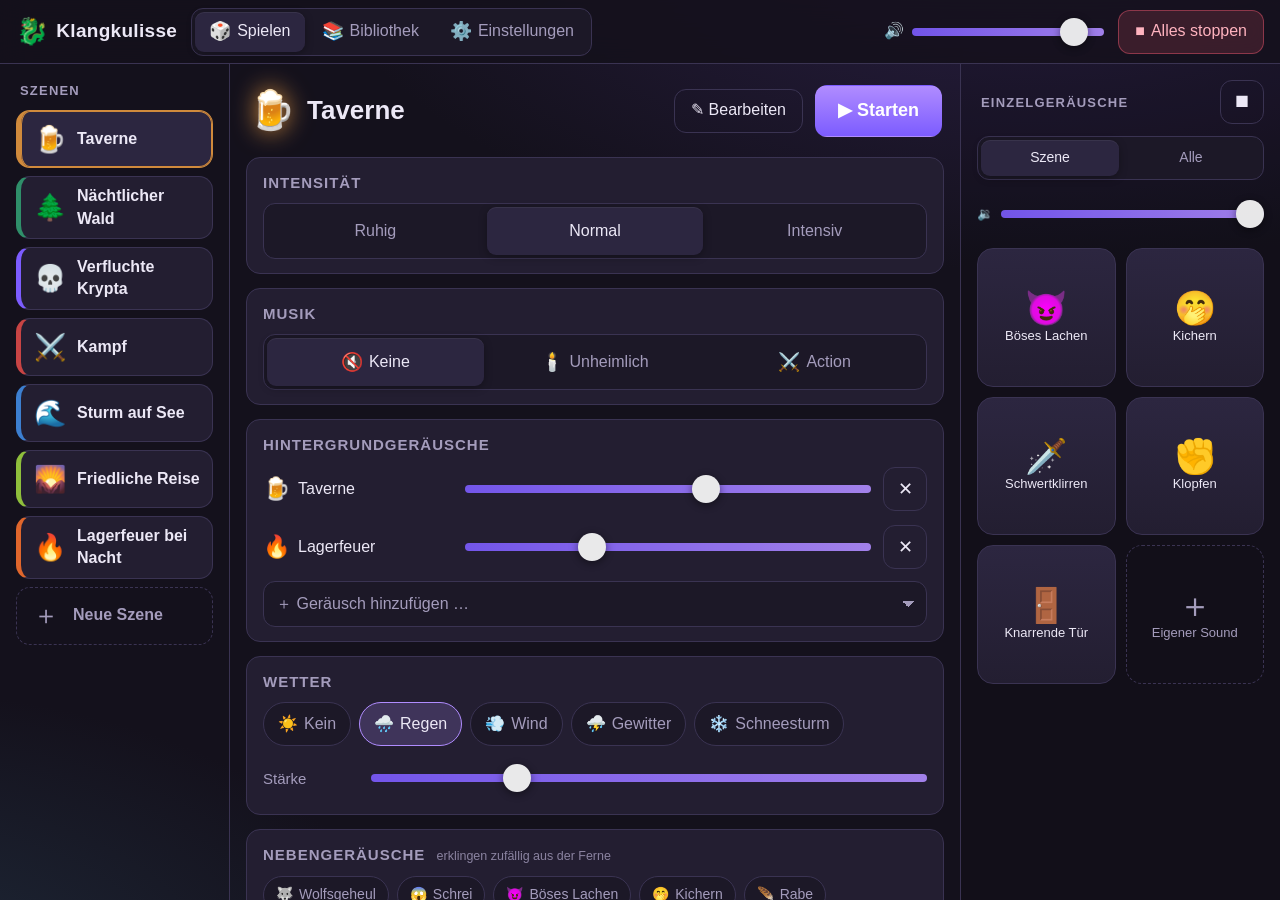
==== index.html @ f9d0a2f2 "Klangkulisse: iPad-Web-App für Tabletop-Klangkulissen Installierbare PWA mit Szenen (Musik unheimlic" ====
<!doctype html>
<html lang="de">
<head>
  <meta charset="utf-8">
  <meta name="viewport" content="width=device-width, initial-scale=1, viewport-fit=cover, user-scalable=no">
  <title>Klangkulisse</title>
  <meta name="description" content="Atmosphärische Klangkulissen, Musik und Soundeffekte für Tabletop-Rollenspiele.">
  <meta name="theme-color" content="#14111c">
  <meta name="apple-mobile-web-app-capable" content="yes">
  <meta name="mobile-web-app-capable" content="yes">
  <meta name="apple-mobile-web-app-status-bar-style" content="black-translucent">
  <meta name="apple-mobile-web-app-title" content="Klangkulisse">
  <link rel="manifest" href="manifest.webmanifest">
  <link rel="icon" href="icons/icon.svg" type="image/svg+xml">
  <link rel="apple-touch-icon" href="icons/apple-touch-icon.png">
  <link rel="stylesheet" href="css/style.css">
  <script type="module" src="js/app.js"></script>
</head>
<body>
  <div id="app"><div class="loading">🐉 Klangkulisse lädt …</div></div>
  <div id="toast" class="toast" role="status" aria-live="polite"></div>
</body>
</html>
---- css/style.css ----
:root {
  --bg: #14111c;
  --bg-2: #1c1827;
  --card: #231e31;
  --card-2: #2c2640;
  --line: #3a3352;
  --text: #ece8f6;
  --muted: #a49cbc;
  --accent: #b08cff;
  --accent-2: #7c5cff;
  --danger: #e2556a;
  --ok: #3ccf8e;
  --gold: #e6b450;
  --radius: 14px;
  --top: 64px;
  --safe-t: env(safe-area-inset-top, 0px);
  --safe-b: env(safe-area-inset-bottom, 0px);
  --safe-l: env(safe-area-inset-left, 0px);
  --safe-r: env(safe-area-inset-right, 0px);
  color-scheme: dark;
}

* { box-sizing: border-box; }

html, body {
  margin: 0;
  height: 100%;
  background: var(--bg);
  color: var(--text);
  font: 16px/1.4 -apple-system, BlinkMacSystemFont, "SF Pro Text", "Segoe UI", Roboto, sans-serif;
  -webkit-text-size-adjust: 100%;
  -webkit-tap-highlight-color: transparent;
  overscroll-behavior: none;
}

body {
  background:
    radial-gradient(1200px 600px at 80% -10%, #2a1f45 0%, transparent 60%),
    radial-gradient(900px 500px at -10% 110%, #1f2a3a 0%, transparent 60%),
    var(--bg);
  background-attachment: fixed;
}

button, select, input, label.btn { font: inherit; color: inherit; touch-action: manipulation; }
button, label.btn, .pad, .chip { user-select: none; -webkit-user-select: none; cursor: pointer; }
a { color: var(--accent); }
.hidden { display: none !important; }
.grow { flex: 1; }
.loading { display: grid; place-items: center; height: 100vh; font-size: 22px; color: var(--muted); }

/* --- Topbar --------------------------------------------------------------- */

.topbar {
  position: sticky; top: 0; z-index: 10;
  display: flex; align-items: center; gap: 14px;
  height: calc(var(--top) + var(--safe-t));
  padding: var(--safe-t) calc(16px + var(--safe-r)) 0 calc(16px + var(--safe-l));
  background: rgba(20, 17, 28, .85);
  backdrop-filter: blur(14px);
  -webkit-backdrop-filter: blur(14px);
  border-bottom: 1px solid var(--line);
}
.brand { display: flex; align-items: center; gap: 8px; font-weight: 700; font-size: 19px; letter-spacing: .3px; }
.logo { font-size: 26px; }
.master { display: flex; align-items: center; gap: 8px; margin-left: auto; width: 220px; }
.stop-all { white-space: nowrap; }

/* --- Buttons & Controls ----------------------------------------------------- */

.btn {
  display: inline-flex; align-items: center; justify-content: center; gap: 6px;
  min-height: 44px; padding: 0 16px;
  border: 1px solid var(--line); border-radius: 12px;
  background: var(--card-2);
  transition: transform .08s, background .15s;
}
.btn:active { transform: scale(.96); }
.btn.primary { background: linear-gradient(180deg, var(--accent), var(--accent-2)); border-color: transparent; color: #fff; font-weight: 600; }
.btn.danger { background: rgba(226, 85, 106, .18); border-color: rgba(226, 85, 106, .5); color: #ffb3bf; }
.btn.ghost { background: transparent; }
.btn.icon { min-width: 44px; padding: 0 10px; font-size: 18px; }
.btn.big { min-height: 52px; padding: 0 22px; font-size: 18px; font-weight: 600; }
.btn.small { min-height: 34px; padding: 0 12px; font-size: 14px; }
.btn-row { display: flex; flex-wrap: wrap; gap: 10px; }

.seg { display: inline-flex; background: var(--bg-2); border: 1px solid var(--line); border-radius: 12px; padding: 3px; gap: 3px; }
.seg button {
  min-height: 40px; padding: 0 14px; border: 0; border-radius: 9px; background: transparent; color: var(--muted);
  display: inline-flex; align-items: center; justify-content: center; gap: 6px; white-space: nowrap;
}
.seg button.on { background: var(--card-2); color: var(--text); box-shadow: 0 1px 0 rgba(255,255,255,.06) inset, 0 2px 8px rgba(0,0,0,.3); }
.seg.wide { display: flex; }
.seg.wide button { flex: 1; min-height: 48px; font-size: 16px; }
.seg.small button { min-height: 36px; font-size: 14px; }
.seg.tabs { overflow-x: auto; }
.seg .ico { font-size: 18px; }

.slider { -webkit-appearance: none; appearance: none; flex: 1; min-width: 80px; height: 44px; background: transparent; margin: 0; }
.slider::-webkit-slider-runnable-track { height: 8px; border-radius: 4px; background: linear-gradient(90deg, var(--accent-2), var(--accent)); opacity: .9; }
.slider::-webkit-slider-thumb { -webkit-appearance: none; width: 28px; height: 28px; margin-top: -10px; border-radius: 50%; background: #fff; box-shadow: 0 2px 8px rgba(0,0,0,.5); }
.slider::-moz-range-track { height: 8px; border-radius: 4px; background: linear-gradient(90deg, var(--accent-2), var(--accent)); }
.slider::-moz-range-thumb { width: 26px; height: 26px; border: 0; border-radius: 50%; background: #fff; }

.select, .input {
  min-height: 46px; padding: 0 12px; border-radius: 12px;
  border: 1px solid var(--line); background: var(--bg-2); color: var(--text); font-size: 16px;
  width: 100%;
}
.select { appearance: none; -webkit-appearance: none; padding-right: 34px;
  background-image: linear-gradient(45deg, transparent 50%, var(--muted) 50%), linear-gradient(135deg, var(--muted) 50%, transparent 50%);
  background-position: calc(100% - 18px) 50%, calc(100% - 12px) 50%; background-size: 6px 6px; background-repeat: no-repeat; }

.chips { display: flex; flex-wrap: wrap; gap: 8px; }
.chip {
  display: inline-flex; align-items: center; gap: 6px; min-height: 44px; padding: 0 14px;
  border-radius: 999px; border: 1px solid var(--line); background: var(--bg-2); color: var(--muted);
}
.chip.on { background: rgba(176, 140, 255, .2); border-color: var(--accent); color: var(--text); }
.chips.small .chip { min-height: 38px; padding: 0 12px; font-size: 14px; }

.toggle { display: flex; align-items: center; gap: 12px; min-height: 48px; cursor: pointer; }
.toggle input { position: absolute; opacity: 0; pointer-events: none; }
.toggle .track { position: relative; flex: none; width: 52px; height: 32px; border-radius: 16px; background: var(--line); transition: background .2s; }
.toggle .track::after { content: ""; position: absolute; top: 3px; left: 3px; width: 26px; height: 26px; border-radius: 50%; background: #fff; transition: transform .2s; }
.toggle input:checked + .track { background: var(--ok); }
.toggle input:checked + .track::after { transform: translateX(20px); }

/* --- Layout --------------------------------------------------------------- */

.view-play {
  display: grid;
  grid-template-columns: 230px minmax(0, 1fr) 320px;
  height: calc(100dvh - var(--top) - var(--safe-t));
}
.view-play > * { overflow-y: auto; -webkit-overflow-scrolling: touch; padding: 16px; padding-bottom: calc(24px + var(--safe-b)); }
.scenes { border-right: 1px solid var(--line); padding-left: calc(16px + var(--safe-l)) !important; }
.board { border-left: 1px solid var(--line); background: rgba(0,0,0,.12); padding-right: calc(16px + var(--safe-r)) !important; display: flex; flex-direction: column; gap: 12px; }
.panel { display: flex; flex-direction: column; gap: 14px; }

.section-title { font-size: 13px; text-transform: uppercase; letter-spacing: 1.2px; color: var(--muted); margin: 2px 4px 10px; font-weight: 600; }

.scene-card {
  position: relative; display: flex; align-items: center; gap: 10px; width: 100%;
  min-height: 58px; padding: 8px 12px; margin-bottom: 8px; text-align: left;
  border: 1px solid var(--line); border-radius: var(--radius); background: var(--card);
  border-left: 5px solid var(--c, var(--line));
}
.scene-card.selected { background: var(--card-2); border-color: var(--c); box-shadow: 0 0 0 1px var(--c) inset; }
.scene-card.playing { box-shadow: 0 0 0 1px var(--c) inset, 0 0 18px -4px var(--c); }
.scene-card.add { border-style: dashed; border-left-width: 1px; color: var(--muted); background: transparent; }
.scene-icon { font-size: 26px; width: 34px; text-align: center; }
.scene-name { flex: 1; font-weight: 600; }

.eq { display: inline-flex; align-items: flex-end; gap: 2px; height: 16px; }
.eq i { width: 3px; background: var(--c, var(--accent)); border-radius: 2px; animation: eq 0.9s ease-in-out infinite; }
.eq i:nth-child(2) { animation-delay: -.3s; }
.eq i:nth-child(3) { animation-delay: -.6s; }
@keyframes eq { 0%, 100% { height: 4px; } 50% { height: 16px; } }

.scene-head { display: flex; align-items: center; gap: 12px; flex-wrap: wrap; padding: 4px 2px 6px; }
.scene-head h1 { margin: 0; font-size: 26px; }
.scene-head-icon { font-size: 38px; filter: drop-shadow(0 0 12px var(--c)); }

.card { background: var(--card); border: 1px solid var(--line); border-radius: var(--radius); padding: 14px 16px; display: flex; flex-direction: column; gap: 10px; }
.card h2 { margin: 0; font-size: 15px; text-transform: uppercase; letter-spacing: 1px; color: var(--muted); font-weight: 650; }
.card h2 small { text-transform: none; letter-spacing: 0; font-weight: 400; margin-left: 6px; opacity: .8; }
.row { display: flex; align-items: center; gap: 12px; }
.row.compact { gap: 8px; }
.lbl { width: 96px; flex: none; color: var(--muted); font-size: 15px; }
.tiny { font-size: 13px; color: var(--muted); white-space: nowrap; }
.hint { margin: 0; color: var(--muted); font-size: 14px; }
.empty { color: var(--muted); text-align: center; margin-top: 20vh; }

.layer { display: flex; align-items: center; gap: 12px; padding: 2px 0; }
.layer-name { width: 190px; flex: none; display: flex; align-items: center; gap: 8px; }
.layer-name .ico { font-size: 22px; }
.layer-name .name { overflow: hidden; text-overflow: ellipsis; white-space: nowrap; }
.select.add { color: var(--muted); }

.spotify-ctl { display: flex; align-items: center; gap: 8px; padding: 8px 10px; border-radius: 12px; background: rgba(30, 215, 96, .08); border: 1px solid rgba(30, 215, 96, .3); }
.sp-now { font-size: 14px; color: var(--muted); overflow: hidden; text-overflow: ellipsis; white-space: nowrap; min-width: 0; flex: 1 1 auto; }

/* --- Soundboard ----------------------------------------------------------- */

.board-head { display: flex; align-items: center; }
.board-head .section-title { margin-bottom: 0; }
.pads { display: grid; grid-template-columns: repeat(auto-fill, minmax(90px, 1fr)); gap: 10px; }
.pad {
  position: relative; display: flex; flex-direction: column; align-items: center; justify-content: center; gap: 4px;
  aspect-ratio: 1; padding: 8px 4px; border-radius: 16px;
  border: 1px solid var(--line); background: linear-gradient(180deg, var(--card-2), var(--card));
  transition: transform .08s, box-shadow .2s, border-color .2s;
}
.pad:active { transform: scale(.93); }
.pad.hit { border-color: var(--gold); box-shadow: 0 0 0 2px var(--gold) inset, 0 0 22px -6px var(--gold); }
.pad.add { border-style: dashed; background: transparent; color: var(--muted); }
.pad-icon { font-size: 34px; line-height: 1; }
.pad-name { font-size: 13px; text-align: center; line-height: 1.15; }

/* --- Bibliothek & Einstellungen --------------------------------------------- */

.library, .settings {
  max-width: 900px; margin: 0 auto;
  padding: 16px calc(16px + var(--safe-r)) calc(32px + var(--safe-b)) calc(16px + var(--safe-l));
  display: flex; flex-direction: column; gap: 14px;
}
.settings .lbl { width: 130px; }
.lib-toolbar { display: flex; align-items: center; gap: 14px; flex-wrap: wrap; }
.lib-list { display: flex; flex-direction: column; gap: 8px; }
.lib-row { display: flex; align-items: center; gap: 12px; padding: 8px 12px; border-radius: var(--radius); background: var(--card); border: 1px solid var(--line); }
.lib-icon { font-size: 28px; width: 38px; text-align: center; }
.lib-name { flex: 1; display: flex; flex-direction: column; font-weight: 600; min-width: 0; }
.lib-name small { color: var(--muted); font-weight: 400; }
.tip p { margin: 0; }
.steps { margin: 0; padding-left: 22px; display: flex; flex-direction: column; gap: 8px; }
.copy-row { display: flex; align-items: center; gap: 8px; margin-top: 6px; flex-wrap: wrap; }
code { background: var(--bg-2); border: 1px solid var(--line); padding: 4px 8px; border-radius: 8px; font-size: 14px; word-break: break-all; }
details summary { cursor: pointer; color: var(--accent); min-height: 32px; }
details[open] { display: flex; flex-direction: column; gap: 8px; }

/* --- Dialog --------------------------------------------------------------- */

.modal { width: min(720px, calc(100vw - 32px)); max-height: calc(100dvh - 48px); padding: 0; border: 1px solid var(--line); border-radius: 18px; background: var(--card); color: var(--text); }
.modal::backdrop { background: rgba(0, 0, 0, .6); backdrop-filter: blur(4px); -webkit-backdrop-filter: blur(4px); }
.modal-body { padding: 18px; display: flex; flex-direction: column; gap: 16px; }
.modal-head { display: flex; align-items: center; }
.modal-head h2 { margin: 0; }
.modal-foot { display: flex; gap: 10px; border-top: 1px solid var(--line); padding-top: 14px; }
.field { display: flex; flex-direction: column; gap: 8px; color: var(--muted); font-size: 14px; }
.field .input { color: var(--text); }
.icon-pick { display: flex; flex-wrap: wrap; gap: 6px; align-items: center; }
.icon-input { width: 70px; text-align: center; font-size: 24px; }
.icon-opt { width: 44px; height: 44px; font-size: 24px; border-radius: 10px; border: 1px solid transparent; background: var(--bg-2); }
.icon-opt.on { border-color: var(--accent); }
.colors { display: flex; flex-wrap: wrap; gap: 10px; }
.swatch { width: 40px; height: 40px; border-radius: 50%; border: 3px solid transparent; background: var(--c); }
.swatch.on { border-color: #fff; }

/* --- Toast ---------------------------------------------------------------- */

.toast {
  position: fixed; left: 50%; bottom: calc(20px + var(--safe-b)); transform: translate(-50%, 20px);
  max-width: min(640px, calc(100vw - 32px)); padding: 12px 18px; border-radius: 12px;
  background: #322b49; border: 1px solid var(--line); box-shadow: 0 10px 30px rgba(0,0,0,.5);
  opacity: 0; pointer-events: none; transition: opacity .2s, transform .2s; z-index: 100;
}
.toast.show { opacity: 1; transform: translate(-50%, 0); }
.toast.error { border-color: var(--danger); background: #3a2230; }

/* --- Responsiv ------------------------------------------------------------ */

@media (max-width: 1100px) {
  .view-play {
    grid-template-columns: minmax(0, 1fr) 290px;
    grid-template-rows: auto minmax(0, 1fr);
  }
  .scenes {
    grid-column: 1 / -1; display: flex; gap: 8px; overflow-x: auto; overflow-y: hidden;
    border-right: 0; border-bottom: 1px solid var(--line); padding-top: 10px !important; padding-bottom: 10px !important;
  }
  .scenes .section-title { display: none; }
  .brand-name, .hide-sm { display: none; }
  .master { width: 170px; }
  .topbar { gap: 10px; }
  .scene-card { width: auto; flex: none; margin: 0; min-height: 50px; }
  .layer-name { width: 150px; }
}

@media (max-width: 760px) {
  .view-play { display: block; height: auto; }
  .view-play > * { overflow: visible; }
  .scenes { overflow-x: auto; }
  .board { border-left: 0; border-top: 1px solid var(--line); }
  .master { width: 130px; }
  .brand-name, .hide-sm { display: none; }
  .seg.nav button { padding: 0 10px; }
  .layer { flex-wrap: wrap; gap: 4px 10px; }
  .layer-name { width: 100%; }
  .lbl { width: 80px; }
}
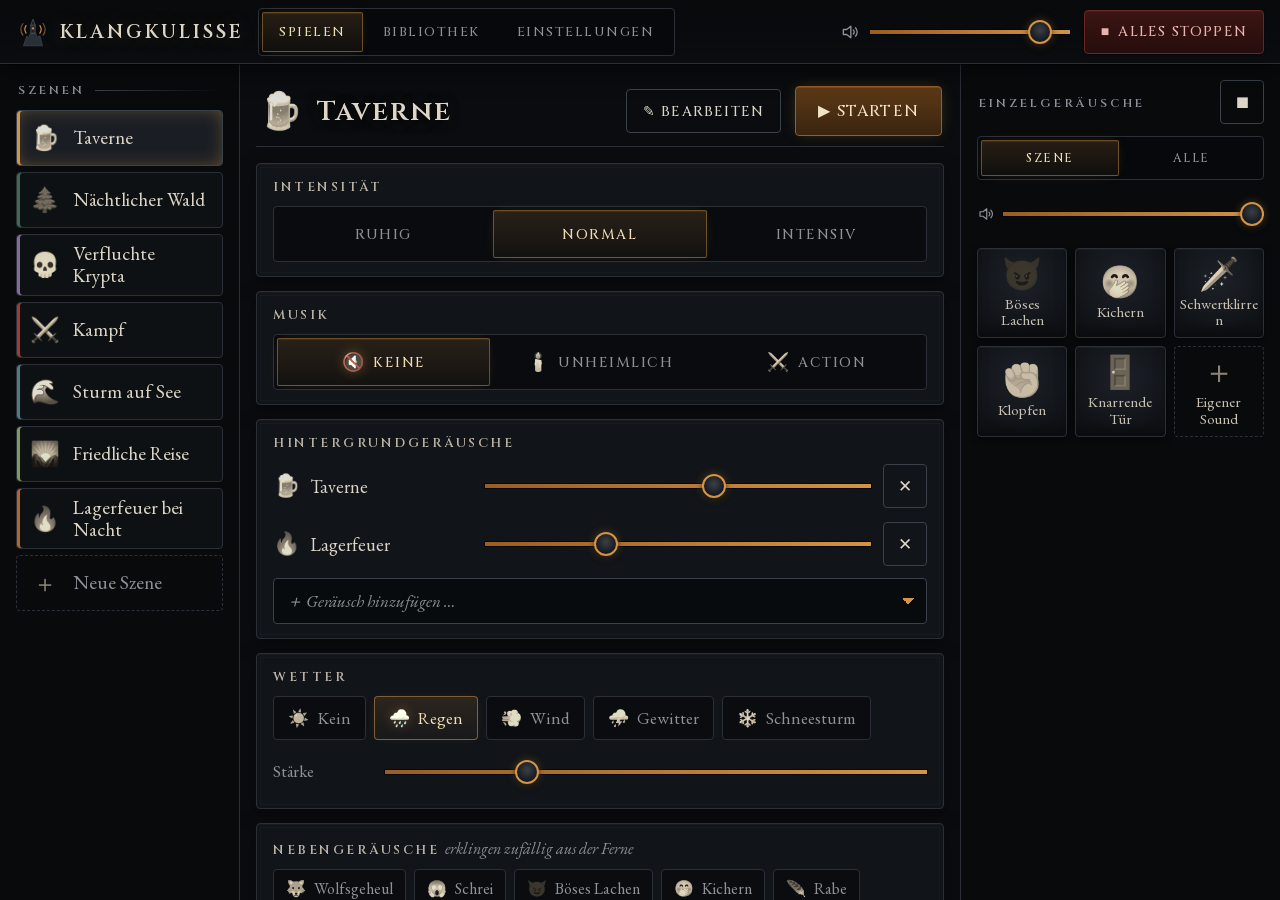
==== commit dfdb97d4: "OGG/OPUS-Import und düsteres Logtown-Design - Importierte Dateien werden beim Import geprüft; OGG Vo" ====
--- a/index.html
+++ b/index.html
@@ -5,19 +5,21 @@
   <meta name="viewport" content="width=device-width, initial-scale=1, viewport-fit=cover, user-scalable=no">
   <title>Klangkulisse</title>
   <meta name="description" content="Atmosphärische Klangkulissen, Musik und Soundeffekte für Tabletop-Rollenspiele.">
-  <meta name="theme-color" content="#14111c">
+  <meta name="theme-color" content="#0a0c0f">
   <meta name="apple-mobile-web-app-capable" content="yes">
   <meta name="mobile-web-app-capable" content="yes">
   <meta name="apple-mobile-web-app-status-bar-style" content="black-translucent">
   <meta name="apple-mobile-web-app-title" content="Klangkulisse">
   <link rel="manifest" href="manifest.webmanifest">
   <link rel="icon" href="icons/icon.svg" type="image/svg+xml">
+  <link rel="preload" href="fonts/Cinzel-normal.woff2" as="font" type="font/woff2" crossorigin>
+  <link rel="preload" href="fonts/EBGaramond-normal.woff2" as="font" type="font/woff2" crossorigin>
   <link rel="apple-touch-icon" href="icons/apple-touch-icon.png">
   <link rel="stylesheet" href="css/style.css">
   <script type="module" src="js/app.js"></script>
 </head>
 <body>
-  <div id="app"><div class="loading">🐉 Klangkulisse lädt …</div></div>
+  <div id="app"><div class="loading">Klangkulisse</div></div>
   <div id="toast" class="toast" role="status" aria-live="polite"></div>
 </body>
 </html>
--- a/css/style.css
+++ b/css/style.css
@@ -1,18 +1,30 @@
+/* Klangkulisse – düsteres Design im Stil der Logtown-Kampagne:
+   Schiefer, Nebel, Eisen und das Glutlicht der Fenster an der Steilküste. */
+
+@font-face { font-family: 'Cinzel'; src: url(../fonts/Cinzel-normal.woff2) format('woff2'); font-weight: 400 900; font-display: swap; }
+@font-face { font-family: 'EB Garamond'; src: url(../fonts/EBGaramond-normal.woff2) format('woff2'); font-weight: 400 800; font-display: swap; }
+@font-face { font-family: 'EB Garamond'; src: url(../fonts/EBGaramond-italic.woff2) format('woff2'); font-weight: 400 800; font-style: italic; font-display: swap; }
+
 :root {
-  --bg: #14111c;
-  --bg-2: #1c1827;
-  --card: #231e31;
-  --card-2: #2c2640;
-  --line: #3a3352;
-  --text: #ece8f6;
-  --muted: #a49cbc;
-  --accent: #b08cff;
-  --accent-2: #7c5cff;
-  --danger: #e2556a;
-  --ok: #3ccf8e;
-  --gold: #e6b450;
-  --radius: 14px;
+  --bg: #0a0c0f;          /* Nacht über dem Meer */
+  --bg-2: #101317;        /* nasser Stein */
+  --card: rgba(19, 22, 27, .86);
+  --card-2: #1b1f25;
+  --line: #2b3038;        /* Eisen */
+  --line-2: #3b414b;
+  --text: #ddd6c8;        /* Knochen, Pergament */
+  --muted: #8d9198;       /* Nebel */
+  --cold: #6f8496;        /* kaltes Meerlicht */
+  --ember: #d39445;       /* Glut hinter Fenstern */
+  --ember-2: #9a5d22;
+  --ember-glow: rgba(211, 148, 69, .35);
+  --blood: #a33a34;
+  --blood-2: #5b1d1a;
+  --ok: #7f9a5a;          /* Moos */
+  --radius: 4px;
   --top: 64px;
+  --display: 'Cinzel', 'Trajan Pro', Georgia, serif;
+  --serif: 'EB Garamond', Garamond, Georgia, 'Times New Roman', serif;
   --safe-t: env(safe-area-inset-top, 0px);
   --safe-b: env(safe-area-inset-bottom, 0px);
   --safe-l: env(safe-area-inset-left, 0px);
@@ -27,26 +39,36 @@
   height: 100%;
   background: var(--bg);
   color: var(--text);
-  font: 16px/1.4 -apple-system, BlinkMacSystemFont, "SF Pro Text", "Segoe UI", Roboto, sans-serif;
+  font: 18px/1.4 var(--serif);
   -webkit-text-size-adjust: 100%;
   -webkit-tap-highlight-color: transparent;
   overscroll-behavior: none;
 }
 
-body {
+body::before {
+  content: ""; position: fixed; inset: 0; z-index: -1; pointer-events: none;
   background:
-    radial-gradient(1200px 600px at 80% -10%, #2a1f45 0%, transparent 60%),
-    radial-gradient(900px 500px at -10% 110%, #1f2a3a 0%, transparent 60%),
+    radial-gradient(ellipse at 50% 120%, rgba(211, 148, 69, .10), transparent 55%),
+    radial-gradient(ellipse at center, rgba(10, 12, 15, .3) 0%, rgba(10, 12, 15, .88) 80%),
+    linear-gradient(rgba(10, 12, 15, .35), rgba(10, 12, 15, .7)),
+    url(../img/backdrop.jpg) center 30% / cover no-repeat,
     var(--bg);
-  background-attachment: fixed;
-}
-
-button, select, input, label.btn { font: inherit; color: inherit; touch-action: manipulation; }
+}
+
+button, select, input { font: inherit; color: inherit; }
+button, select, input, label.btn { touch-action: manipulation; }
+label.btn { color: inherit; }
 button, label.btn, .pad, .chip { user-select: none; -webkit-user-select: none; cursor: pointer; }
-a { color: var(--accent); }
+a { color: var(--ember); text-decoration-color: rgba(211, 148, 69, .4); text-underline-offset: 3px; }
 .hidden { display: none !important; }
 .grow { flex: 1; }
-.loading { display: grid; place-items: center; height: 100vh; font-size: 22px; color: var(--muted); }
+.loading { display: grid; place-items: center; height: 100vh; font: 22px var(--display); letter-spacing: 3px; color: var(--muted); }
+
+/* Emojis wirken entsättigt wie in Stein gehauen und glimmen nur, wenn aktiv */
+.ico, .scene-icon, .pad-icon, .lib-icon, .scene-head-icon, .icon-opt, .icon-input {
+  filter: grayscale(1) sepia(.45) brightness(.82) contrast(1.15);
+  transition: filter .25s;
+}
 
 /* --- Topbar --------------------------------------------------------------- */
 
@@ -55,197 +77,241 @@
   display: flex; align-items: center; gap: 14px;
   height: calc(var(--top) + var(--safe-t));
   padding: var(--safe-t) calc(16px + var(--safe-r)) 0 calc(16px + var(--safe-l));
-  background: rgba(20, 17, 28, .85);
-  backdrop-filter: blur(14px);
-  -webkit-backdrop-filter: blur(14px);
+  background: linear-gradient(rgba(8, 10, 12, .96), rgba(10, 12, 15, .88));
+  backdrop-filter: blur(10px);
+  -webkit-backdrop-filter: blur(10px);
   border-bottom: 1px solid var(--line);
-}
-.brand { display: flex; align-items: center; gap: 8px; font-weight: 700; font-size: 19px; letter-spacing: .3px; }
-.logo { font-size: 26px; }
-.master { display: flex; align-items: center; gap: 8px; margin-left: auto; width: 220px; }
+  box-shadow: 0 1px 0 rgba(0, 0, 0, .6), 0 8px 24px rgba(0, 0, 0, .45);
+}
+.brand { display: flex; align-items: center; gap: 10px; }
+.logo { width: 34px; height: 34px; flex: none; }
+.brand-name { font: 600 19px var(--display); letter-spacing: 3px; text-transform: uppercase; color: var(--text); text-shadow: 0 0 18px rgba(211, 148, 69, .25); }
+.master { display: flex; align-items: center; gap: 10px; margin-left: auto; width: 230px; color: var(--muted); }
+.master svg { width: 20px; height: 20px; flex: none; }
 .stop-all { white-space: nowrap; }
 
 /* --- Buttons & Controls ----------------------------------------------------- */
 
 .btn {
-  display: inline-flex; align-items: center; justify-content: center; gap: 6px;
+  display: inline-flex; align-items: center; justify-content: center; gap: 8px;
   min-height: 44px; padding: 0 16px;
-  border: 1px solid var(--line); border-radius: 12px;
-  background: var(--card-2);
-  transition: transform .08s, background .15s;
-}
-.btn:active { transform: scale(.96); }
-.btn.primary { background: linear-gradient(180deg, var(--accent), var(--accent-2)); border-color: transparent; color: #fff; font-weight: 600; }
-.btn.danger { background: rgba(226, 85, 106, .18); border-color: rgba(226, 85, 106, .5); color: #ffb3bf; }
-.btn.ghost { background: transparent; }
-.btn.icon { min-width: 44px; padding: 0 10px; font-size: 18px; }
-.btn.big { min-height: 52px; padding: 0 22px; font-size: 18px; font-weight: 600; }
-.btn.small { min-height: 34px; padding: 0 12px; font-size: 14px; }
+  border: 1px solid var(--line-2); border-radius: var(--radius);
+  background: linear-gradient(#1e2229, #15181d);
+  box-shadow: inset 0 1px 0 rgba(255, 255, 255, .04), 0 1px 2px rgba(0, 0, 0, .5);
+  font: 500 14px var(--display); letter-spacing: 1.2px; text-transform: uppercase;
+  transition: transform .08s, border-color .15s, box-shadow .15s, color .15s;
+}
+.btn:active { transform: translateY(1px); }
+.btn.primary {
+  color: #f3e3c6; border-color: var(--ember-2);
+  background: linear-gradient(#5d3a17, #3a240f);
+  box-shadow: inset 0 1px 0 rgba(255, 210, 150, .15), 0 0 16px -4px var(--ember-glow);
+}
+.btn.danger { color: #e8b5ae; border-color: #6c2622; background: linear-gradient(#3a1513, #260d0c); }
+.btn.ghost { background: transparent; box-shadow: none; }
+.btn.icon { min-width: 44px; padding: 0 10px; font-size: 17px; letter-spacing: 0; }
+.btn.big { min-height: 50px; padding: 0 22px; font-size: 16px; }
+.btn.small { min-height: 34px; padding: 0 12px; font-size: 12px; }
 .btn-row { display: flex; flex-wrap: wrap; gap: 10px; }
 
-.seg { display: inline-flex; background: var(--bg-2); border: 1px solid var(--line); border-radius: 12px; padding: 3px; gap: 3px; }
+.seg { display: inline-flex; background: rgba(6, 8, 10, .7); border: 1px solid var(--line); border-radius: var(--radius); padding: 3px; gap: 3px; }
 .seg button {
-  min-height: 40px; padding: 0 14px; border: 0; border-radius: 9px; background: transparent; color: var(--muted);
-  display: inline-flex; align-items: center; justify-content: center; gap: 6px; white-space: nowrap;
-}
-.seg button.on { background: var(--card-2); color: var(--text); box-shadow: 0 1px 0 rgba(255,255,255,.06) inset, 0 2px 8px rgba(0,0,0,.3); }
+  min-height: 40px; padding: 0 16px; border: 1px solid transparent; border-radius: 2px; background: transparent; color: var(--muted);
+  display: inline-flex; align-items: center; justify-content: center; gap: 8px; white-space: nowrap;
+  font: 500 13px var(--display); letter-spacing: 1.5px; text-transform: uppercase;
+  transition: color .15s, background .15s, border-color .15s;
+}
+.seg button.on {
+  color: #f0dcb8; border-color: rgba(211, 148, 69, .45);
+  background: linear-gradient(rgba(211, 148, 69, .16), rgba(211, 148, 69, .05));
+  box-shadow: 0 0 14px -6px var(--ember-glow), inset 0 1px 0 rgba(255, 220, 170, .08);
+}
+.seg button.on .ico { filter: grayscale(.3) sepia(.4) brightness(1.05) drop-shadow(0 0 6px var(--ember-glow)); }
 .seg.wide { display: flex; }
-.seg.wide button { flex: 1; min-height: 48px; font-size: 16px; }
-.seg.small button { min-height: 36px; font-size: 14px; }
+.seg.wide button { flex: 1; min-height: 48px; font-size: 14px; }
+.seg.small button { min-height: 36px; font-size: 12px; }
 .seg.tabs { overflow-x: auto; }
 .seg .ico { font-size: 18px; }
 
 .slider { -webkit-appearance: none; appearance: none; flex: 1; min-width: 80px; height: 44px; background: transparent; margin: 0; }
-.slider::-webkit-slider-runnable-track { height: 8px; border-radius: 4px; background: linear-gradient(90deg, var(--accent-2), var(--accent)); opacity: .9; }
-.slider::-webkit-slider-thumb { -webkit-appearance: none; width: 28px; height: 28px; margin-top: -10px; border-radius: 50%; background: #fff; box-shadow: 0 2px 8px rgba(0,0,0,.5); }
-.slider::-moz-range-track { height: 8px; border-radius: 4px; background: linear-gradient(90deg, var(--accent-2), var(--accent)); }
-.slider::-moz-range-thumb { width: 26px; height: 26px; border: 0; border-radius: 50%; background: #fff; }
+.slider::-webkit-slider-runnable-track { height: 4px; border-radius: 0; background: linear-gradient(90deg, var(--ember-2), var(--ember)); box-shadow: 0 0 0 1px rgba(0, 0, 0, .6), 0 0 8px -2px var(--ember-glow); }
+.slider::-webkit-slider-thumb {
+  -webkit-appearance: none; width: 24px; height: 24px; margin-top: -10px; border-radius: 50%;
+  background: radial-gradient(circle at 50% 40%, #3a3f47, #16191e 70%);
+  border: 2px solid var(--ember); box-shadow: 0 0 10px var(--ember-glow), 0 2px 6px rgba(0, 0, 0, .7);
+}
+.slider::-moz-range-track { height: 4px; background: linear-gradient(90deg, var(--ember-2), var(--ember)); }
+.slider::-moz-range-thumb { width: 20px; height: 20px; border-radius: 50%; background: #16191e; border: 2px solid var(--ember); }
 
 .select, .input {
-  min-height: 46px; padding: 0 12px; border-radius: 12px;
-  border: 1px solid var(--line); background: var(--bg-2); color: var(--text); font-size: 16px;
-  width: 100%;
-}
+  min-height: 46px; padding: 0 12px; border-radius: var(--radius);
+  border: 1px solid var(--line-2); background: rgba(6, 8, 10, .75); color: var(--text);
+  font: 17px var(--serif); width: 100%;
+}
+.input:focus, .select:focus { outline: none; border-color: var(--ember-2); box-shadow: 0 0 0 1px var(--ember-2), 0 0 12px -4px var(--ember-glow); }
 .select { appearance: none; -webkit-appearance: none; padding-right: 34px;
-  background-image: linear-gradient(45deg, transparent 50%, var(--muted) 50%), linear-gradient(135deg, var(--muted) 50%, transparent 50%);
+  background-image: linear-gradient(45deg, transparent 50%, var(--ember) 50%), linear-gradient(135deg, var(--ember) 50%, transparent 50%);
   background-position: calc(100% - 18px) 50%, calc(100% - 12px) 50%; background-size: 6px 6px; background-repeat: no-repeat; }
 
 .chips { display: flex; flex-wrap: wrap; gap: 8px; }
 .chip {
-  display: inline-flex; align-items: center; gap: 6px; min-height: 44px; padding: 0 14px;
-  border-radius: 999px; border: 1px solid var(--line); background: var(--bg-2); color: var(--muted);
-}
-.chip.on { background: rgba(176, 140, 255, .2); border-color: var(--accent); color: var(--text); }
-.chips.small .chip { min-height: 38px; padding: 0 12px; font-size: 14px; }
+  display: inline-flex; align-items: center; gap: 8px; min-height: 44px; padding: 0 14px;
+  border-radius: var(--radius); border: 1px solid var(--line); background: rgba(6, 8, 10, .6); color: var(--muted);
+  font: 17px var(--serif);
+}
+.chip.on { color: #f0dcb8; border-color: rgba(211, 148, 69, .55); background: linear-gradient(rgba(211, 148, 69, .14), rgba(211, 148, 69, .04)); box-shadow: 0 0 12px -6px var(--ember-glow); }
+.chip.on .ico { filter: grayscale(.3) sepia(.4) brightness(1.05) drop-shadow(0 0 6px var(--ember-glow)); }
+.chips.small .chip { min-height: 38px; padding: 0 12px; font-size: 16px; }
 
 .toggle { display: flex; align-items: center; gap: 12px; min-height: 48px; cursor: pointer; }
 .toggle input { position: absolute; opacity: 0; pointer-events: none; }
-.toggle .track { position: relative; flex: none; width: 52px; height: 32px; border-radius: 16px; background: var(--line); transition: background .2s; }
-.toggle .track::after { content: ""; position: absolute; top: 3px; left: 3px; width: 26px; height: 26px; border-radius: 50%; background: #fff; transition: transform .2s; }
-.toggle input:checked + .track { background: var(--ok); }
-.toggle input:checked + .track::after { transform: translateX(20px); }
+.toggle .track { position: relative; flex: none; width: 50px; height: 28px; border-radius: 14px; background: #0c0e11; border: 1px solid var(--line-2); transition: border-color .2s, box-shadow .2s; }
+.toggle .track::after { content: ""; position: absolute; top: 3px; left: 3px; width: 20px; height: 20px; border-radius: 50%; background: #4a4f57; transition: transform .2s, background .2s; }
+.toggle input:checked + .track { border-color: var(--ember-2); box-shadow: 0 0 10px -3px var(--ember-glow); }
+.toggle input:checked + .track::after { transform: translateX(22px); background: var(--ember); }
 
 /* --- Layout --------------------------------------------------------------- */
 
 .view-play {
   display: grid;
-  grid-template-columns: 230px minmax(0, 1fr) 320px;
+  grid-template-columns: 240px minmax(0, 1fr) 320px;
   height: calc(100dvh - var(--top) - var(--safe-t));
 }
 .view-play > * { overflow-y: auto; -webkit-overflow-scrolling: touch; padding: 16px; padding-bottom: calc(24px + var(--safe-b)); }
-.scenes { border-right: 1px solid var(--line); padding-left: calc(16px + var(--safe-l)) !important; }
-.board { border-left: 1px solid var(--line); background: rgba(0,0,0,.12); padding-right: calc(16px + var(--safe-r)) !important; display: flex; flex-direction: column; gap: 12px; }
+.scenes { border-right: 1px solid var(--line); background: rgba(6, 8, 10, .45); padding-left: calc(16px + var(--safe-l)) !important; }
+.board { border-left: 1px solid var(--line); background: rgba(6, 8, 10, .5); padding-right: calc(16px + var(--safe-r)) !important; display: flex; flex-direction: column; gap: 12px; }
 .panel { display: flex; flex-direction: column; gap: 14px; }
 
-.section-title { font-size: 13px; text-transform: uppercase; letter-spacing: 1.2px; color: var(--muted); margin: 2px 4px 10px; font-weight: 600; }
+.section-title {
+  display: flex; align-items: center; gap: 10px;
+  font: 600 12px var(--display); text-transform: uppercase; letter-spacing: 3px; color: var(--muted); margin: 2px 2px 12px;
+}
+.section-title::after { content: ""; flex: 1; height: 1px; background: linear-gradient(90deg, var(--line-2), transparent); }
 
 .scene-card {
-  position: relative; display: flex; align-items: center; gap: 10px; width: 100%;
-  min-height: 58px; padding: 8px 12px; margin-bottom: 8px; text-align: left;
-  border: 1px solid var(--line); border-radius: var(--radius); background: var(--card);
-  border-left: 5px solid var(--c, var(--line));
-}
-.scene-card.selected { background: var(--card-2); border-color: var(--c); box-shadow: 0 0 0 1px var(--c) inset; }
-.scene-card.playing { box-shadow: 0 0 0 1px var(--c) inset, 0 0 18px -4px var(--c); }
-.scene-card.add { border-style: dashed; border-left-width: 1px; color: var(--muted); background: transparent; }
-.scene-icon { font-size: 26px; width: 34px; text-align: center; }
-.scene-name { flex: 1; font-weight: 600; }
+  position: relative; display: flex; align-items: center; gap: 12px; width: 100%;
+  min-height: 56px; padding: 8px 12px; margin-bottom: 6px; text-align: left;
+  border: 1px solid var(--line); border-radius: var(--radius); background: rgba(16, 19, 23, .8);
+  box-shadow: inset 3px 0 0 var(--c, var(--line));
+  transition: border-color .2s, box-shadow .2s, background .2s;
+}
+.scene-card.selected { background: rgba(28, 32, 38, .92); border-color: var(--line-2); box-shadow: inset 3px 0 0 var(--c), inset 0 0 24px -12px var(--c); }
+.scene-card.playing { border-color: rgba(211, 148, 69, .5); box-shadow: inset 3px 0 0 var(--ember), 0 0 18px -6px var(--ember-glow), inset 0 0 26px -14px var(--ember); }
+.scene-card.playing .scene-icon { filter: grayscale(.3) sepia(.5) brightness(1.05) drop-shadow(0 0 8px var(--ember-glow)); }
+.scene-card.add { border-style: dashed; color: var(--muted); background: transparent; box-shadow: none; }
+.scene-icon { font-size: 24px; width: 32px; text-align: center; }
+.scene-name { flex: 1; font: 19px/1.15 var(--serif); }
 
 .eq { display: inline-flex; align-items: flex-end; gap: 2px; height: 16px; }
-.eq i { width: 3px; background: var(--c, var(--accent)); border-radius: 2px; animation: eq 0.9s ease-in-out infinite; }
-.eq i:nth-child(2) { animation-delay: -.3s; }
-.eq i:nth-child(3) { animation-delay: -.6s; }
+.eq i { width: 3px; background: var(--ember); box-shadow: 0 0 6px var(--ember-glow); animation: eq 1.1s ease-in-out infinite; }
+.eq i:nth-child(2) { animation-delay: -.35s; }
+.eq i:nth-child(3) { animation-delay: -.7s; }
 @keyframes eq { 0%, 100% { height: 4px; } 50% { height: 16px; } }
 
-.scene-head { display: flex; align-items: center; gap: 12px; flex-wrap: wrap; padding: 4px 2px 6px; }
-.scene-head h1 { margin: 0; font-size: 26px; }
-.scene-head-icon { font-size: 38px; filter: drop-shadow(0 0 12px var(--c)); }
-
-.card { background: var(--card); border: 1px solid var(--line); border-radius: var(--radius); padding: 14px 16px; display: flex; flex-direction: column; gap: 10px; }
-.card h2 { margin: 0; font-size: 15px; text-transform: uppercase; letter-spacing: 1px; color: var(--muted); font-weight: 650; }
-.card h2 small { text-transform: none; letter-spacing: 0; font-weight: 400; margin-left: 6px; opacity: .8; }
+.scene-head { display: flex; align-items: center; gap: 14px; flex-wrap: wrap; padding: 6px 2px 10px; border-bottom: 1px solid var(--line); margin-bottom: 2px; }
+.scene-head h1 { margin: 0; font: 600 28px var(--display); letter-spacing: 2px; text-shadow: 0 2px 12px rgba(0, 0, 0, .8), 0 0 24px rgba(211, 148, 69, .12); }
+.scene-head-icon { font-size: 36px; }
+
+.card {
+  position: relative; background: var(--card); border: 1px solid var(--line); border-radius: var(--radius);
+  padding: 14px 16px; display: flex; flex-direction: column; gap: 10px;
+  box-shadow: inset 0 1px 0 rgba(255, 255, 255, .03), 0 6px 20px rgba(0, 0, 0, .35);
+}
+.card::before { content: ""; position: absolute; inset: 3px; border: 1px solid rgba(255, 255, 255, .025); pointer-events: none; }
+.card h2 { display: flex; align-items: baseline; gap: 6px; margin: 0; font: 600 13px var(--display); text-transform: uppercase; letter-spacing: 2.5px; color: #b9b2a5; }
+.card h2 small { text-transform: none; letter-spacing: 0; font: italic 16px var(--serif); color: var(--muted); }
 .row { display: flex; align-items: center; gap: 12px; }
 .row.compact { gap: 8px; }
-.lbl { width: 96px; flex: none; color: var(--muted); font-size: 15px; }
-.tiny { font-size: 13px; color: var(--muted); white-space: nowrap; }
-.hint { margin: 0; color: var(--muted); font-size: 14px; }
-.empty { color: var(--muted); text-align: center; margin-top: 20vh; }
+.lbl { width: 100px; flex: none; color: var(--muted); font-size: 17px; }
+.tiny { font-size: 15px; color: var(--muted); white-space: nowrap; font-style: italic; }
+.hint { margin: 0; color: var(--muted); font-size: 16px; font-style: italic; }
+.empty { color: var(--muted); text-align: center; margin-top: 20vh; font-style: italic; }
 
 .layer { display: flex; align-items: center; gap: 12px; padding: 2px 0; }
-.layer-name { width: 190px; flex: none; display: flex; align-items: center; gap: 8px; }
+.layer-name { width: 200px; flex: none; display: flex; align-items: center; gap: 10px; font-size: 18px; }
 .layer-name .ico { font-size: 22px; }
 .layer-name .name { overflow: hidden; text-overflow: ellipsis; white-space: nowrap; }
-.select.add { color: var(--muted); }
-
-.spotify-ctl { display: flex; align-items: center; gap: 8px; padding: 8px 10px; border-radius: 12px; background: rgba(30, 215, 96, .08); border: 1px solid rgba(30, 215, 96, .3); }
-.sp-now { font-size: 14px; color: var(--muted); overflow: hidden; text-overflow: ellipsis; white-space: nowrap; min-width: 0; flex: 1 1 auto; }
+.select.add { color: var(--muted); font-style: italic; }
+
+.spotify-ctl { display: flex; align-items: center; gap: 8px; padding: 8px 10px; border-radius: var(--radius); background: rgba(6, 8, 10, .6); border: 1px solid var(--line); }
+.sp-logo { filter: grayscale(.4); }
+.sp-now { font-size: 16px; font-style: italic; color: var(--muted); overflow: hidden; text-overflow: ellipsis; white-space: nowrap; min-width: 0; flex: 1 1 auto; }
 
 /* --- Soundboard ----------------------------------------------------------- */
 
-.board-head { display: flex; align-items: center; }
-.board-head .section-title { margin-bottom: 0; }
-.pads { display: grid; grid-template-columns: repeat(auto-fill, minmax(90px, 1fr)); gap: 10px; }
+.board-head { display: flex; align-items: center; gap: 8px; }
+.board-head .section-title { margin-bottom: 0; flex: 1; }
+.pads { display: grid; grid-template-columns: repeat(auto-fill, minmax(90px, 1fr)); gap: 8px; }
 .pad {
-  position: relative; display: flex; flex-direction: column; align-items: center; justify-content: center; gap: 4px;
-  aspect-ratio: 1; padding: 8px 4px; border-radius: 16px;
-  border: 1px solid var(--line); background: linear-gradient(180deg, var(--card-2), var(--card));
-  transition: transform .08s, box-shadow .2s, border-color .2s;
-}
-.pad:active { transform: scale(.93); }
-.pad.hit { border-color: var(--gold); box-shadow: 0 0 0 2px var(--gold) inset, 0 0 22px -6px var(--gold); }
-.pad.add { border-style: dashed; background: transparent; color: var(--muted); }
-.pad-icon { font-size: 34px; line-height: 1; }
-.pad-name { font-size: 13px; text-align: center; line-height: 1.15; }
+  position: relative; display: flex; flex-direction: column; align-items: center; justify-content: center; gap: 6px;
+  aspect-ratio: 1; padding: 8px 4px; border-radius: var(--radius);
+  border: 1px solid var(--line); background: radial-gradient(circle at 50% 35%, #1d2128, #101317 75%);
+  box-shadow: inset 0 1px 0 rgba(255, 255, 255, .04), inset 0 -12px 20px -12px rgba(0, 0, 0, .8), 0 2px 6px rgba(0, 0, 0, .5);
+  transition: transform .08s, box-shadow .25s, border-color .25s;
+}
+.pad:active { transform: scale(.95); }
+.pad.hit {
+  border-color: var(--ember);
+  box-shadow: inset 0 0 22px -6px var(--ember), 0 0 22px -6px var(--ember-glow);
+}
+.pad.hit .pad-icon { filter: grayscale(.2) sepia(.45) brightness(1.15) drop-shadow(0 0 10px var(--ember)); }
+.pad.add { border-style: dashed; background: transparent; color: var(--muted); box-shadow: none; }
+.pad-icon { font-size: 32px; line-height: 1; }
+.pad-name { font: 15px/1.1 var(--serif); text-align: center; color: #c9c2b4; max-width: 100%; hyphens: auto; -webkit-hyphens: auto; overflow-wrap: anywhere; }
 
 /* --- Bibliothek & Einstellungen --------------------------------------------- */
 
 .library, .settings {
-  max-width: 900px; margin: 0 auto;
-  padding: 16px calc(16px + var(--safe-r)) calc(32px + var(--safe-b)) calc(16px + var(--safe-l));
+  max-width: 920px; margin: 0 auto;
+  padding: 18px calc(16px + var(--safe-r)) calc(32px + var(--safe-b)) calc(16px + var(--safe-l));
   display: flex; flex-direction: column; gap: 14px;
 }
-.settings .lbl { width: 130px; }
+.settings .lbl { width: 140px; }
 .lib-toolbar { display: flex; align-items: center; gap: 14px; flex-wrap: wrap; }
-.lib-list { display: flex; flex-direction: column; gap: 8px; }
+.lib-list { display: flex; flex-direction: column; gap: 6px; }
 .lib-row { display: flex; align-items: center; gap: 12px; padding: 8px 12px; border-radius: var(--radius); background: var(--card); border: 1px solid var(--line); }
-.lib-icon { font-size: 28px; width: 38px; text-align: center; }
-.lib-name { flex: 1; display: flex; flex-direction: column; font-weight: 600; min-width: 0; }
-.lib-name small { color: var(--muted); font-weight: 400; }
+.lib-icon { font-size: 26px; width: 36px; text-align: center; }
+.lib-name { flex: 1; display: flex; flex-direction: column; font-size: 19px; min-width: 0; }
+.lib-name small { color: var(--muted); font-size: 15px; font-style: italic; }
 .tip p { margin: 0; }
 .steps { margin: 0; padding-left: 22px; display: flex; flex-direction: column; gap: 8px; }
 .copy-row { display: flex; align-items: center; gap: 8px; margin-top: 6px; flex-wrap: wrap; }
-code { background: var(--bg-2); border: 1px solid var(--line); padding: 4px 8px; border-radius: 8px; font-size: 14px; word-break: break-all; }
-details summary { cursor: pointer; color: var(--accent); min-height: 32px; }
+code { background: rgba(6, 8, 10, .8); border: 1px solid var(--line); padding: 4px 8px; border-radius: var(--radius); font-size: 14px; word-break: break-all; color: #cdbf9f; }
+details summary { cursor: pointer; color: var(--ember); min-height: 32px; }
 details[open] { display: flex; flex-direction: column; gap: 8px; }
 
 /* --- Dialog --------------------------------------------------------------- */
 
-.modal { width: min(720px, calc(100vw - 32px)); max-height: calc(100dvh - 48px); padding: 0; border: 1px solid var(--line); border-radius: 18px; background: var(--card); color: var(--text); }
-.modal::backdrop { background: rgba(0, 0, 0, .6); backdrop-filter: blur(4px); -webkit-backdrop-filter: blur(4px); }
-.modal-body { padding: 18px; display: flex; flex-direction: column; gap: 16px; }
-.modal-head { display: flex; align-items: center; }
-.modal-head h2 { margin: 0; }
+.modal { width: min(720px, calc(100vw - 32px)); max-height: calc(100dvh - 48px); padding: 0; border: 1px solid var(--line-2); border-radius: var(--radius); background: #12151a; color: var(--text); box-shadow: 0 30px 80px rgba(0, 0, 0, .8), 0 0 0 1px rgba(0, 0, 0, .8); }
+.modal::backdrop { background: rgba(0, 0, 0, .72); backdrop-filter: blur(3px) grayscale(.6); -webkit-backdrop-filter: blur(3px) grayscale(.6); }
+.modal-body { padding: 20px; display: flex; flex-direction: column; gap: 16px; }
+.modal-head { display: flex; align-items: center; border-bottom: 1px solid var(--line); padding-bottom: 12px; }
+.modal-head h2 { margin: 0; font: 600 20px var(--display); letter-spacing: 2px; }
 .modal-foot { display: flex; gap: 10px; border-top: 1px solid var(--line); padding-top: 14px; }
-.field { display: flex; flex-direction: column; gap: 8px; color: var(--muted); font-size: 14px; }
-.field .input { color: var(--text); }
+.field { display: flex; flex-direction: column; gap: 8px; color: var(--muted); font: 600 12px var(--display); letter-spacing: 2px; text-transform: uppercase; }
+.field .input { color: var(--text); text-transform: none; letter-spacing: 0; }
+.field .chip { text-transform: none; letter-spacing: 0; font-weight: 400; }
 .icon-pick { display: flex; flex-wrap: wrap; gap: 6px; align-items: center; }
 .icon-input { width: 70px; text-align: center; font-size: 24px; }
-.icon-opt { width: 44px; height: 44px; font-size: 24px; border-radius: 10px; border: 1px solid transparent; background: var(--bg-2); }
-.icon-opt.on { border-color: var(--accent); }
+.icon-opt { width: 44px; height: 44px; font-size: 22px; border-radius: var(--radius); border: 1px solid var(--line); background: rgba(6, 8, 10, .7); }
+.icon-opt.on { border-color: var(--ember); box-shadow: 0 0 10px -3px var(--ember-glow); filter: grayscale(.3) sepia(.5) brightness(1.05); }
 .colors { display: flex; flex-wrap: wrap; gap: 10px; }
-.swatch { width: 40px; height: 40px; border-radius: 50%; border: 3px solid transparent; background: var(--c); }
-.swatch.on { border-color: #fff; }
+.swatch { width: 40px; height: 40px; border-radius: var(--radius); border: 1px solid rgba(0, 0, 0, .6); background: var(--c); box-shadow: inset 0 0 0 2px rgba(0, 0, 0, .35); }
+.swatch.on { outline: 2px solid var(--ember); outline-offset: 2px; }
 
 /* --- Toast ---------------------------------------------------------------- */
 
 .toast {
   position: fixed; left: 50%; bottom: calc(20px + var(--safe-b)); transform: translate(-50%, 20px);
-  max-width: min(640px, calc(100vw - 32px)); padding: 12px 18px; border-radius: 12px;
-  background: #322b49; border: 1px solid var(--line); box-shadow: 0 10px 30px rgba(0,0,0,.5);
-  opacity: 0; pointer-events: none; transition: opacity .2s, transform .2s; z-index: 100;
-}
-.toast.show { opacity: 1; transform: translate(-50%, 0); }
-.toast.error { border-color: var(--danger); background: #3a2230; }
+  display: flex; align-items: center; gap: 12px;
+  max-width: min(640px, calc(100vw - 32px)); padding: 12px 16px; border-radius: var(--radius);
+  background: #15181d; border: 1px solid var(--line-2); box-shadow: 0 14px 40px rgba(0, 0, 0, .7);
+  opacity: 0; pointer-events: none; visibility: hidden; transition: opacity .2s, transform .2s; z-index: 100;
+}
+.toast-action { flex: none; text-decoration: none; color: var(--text); }
+.toast-close { flex: none; border: 0; background: transparent; color: var(--muted); font-size: 18px; min-width: 32px; min-height: 32px; }
+.toast.show { visibility: visible; pointer-events: auto; opacity: 1; transform: translate(-50%, 0); }
+.toast.error { border-color: #6c2622; background: #1d1011; }
 
 /* --- Responsiv ------------------------------------------------------------ */
 
@@ -263,7 +329,8 @@
   .master { width: 170px; }
   .topbar { gap: 10px; }
   .scene-card { width: auto; flex: none; margin: 0; min-height: 50px; }
-  .layer-name { width: 150px; }
+  .scene-name { white-space: nowrap; }
+  .layer-name { width: 160px; }
 }
 
 @media (max-width: 760px) {
@@ -271,9 +338,8 @@
   .view-play > * { overflow: visible; }
   .scenes { overflow-x: auto; }
   .board { border-left: 0; border-top: 1px solid var(--line); }
-  .master { width: 130px; }
-  .brand-name, .hide-sm { display: none; }
-  .seg.nav button { padding: 0 10px; }
+  .master { width: 120px; }
+  .seg.nav button { padding: 0 10px; letter-spacing: .5px; }
   .layer { flex-wrap: wrap; gap: 4px 10px; }
   .layer-name { width: 100%; }
   .lbl { width: 80px; }
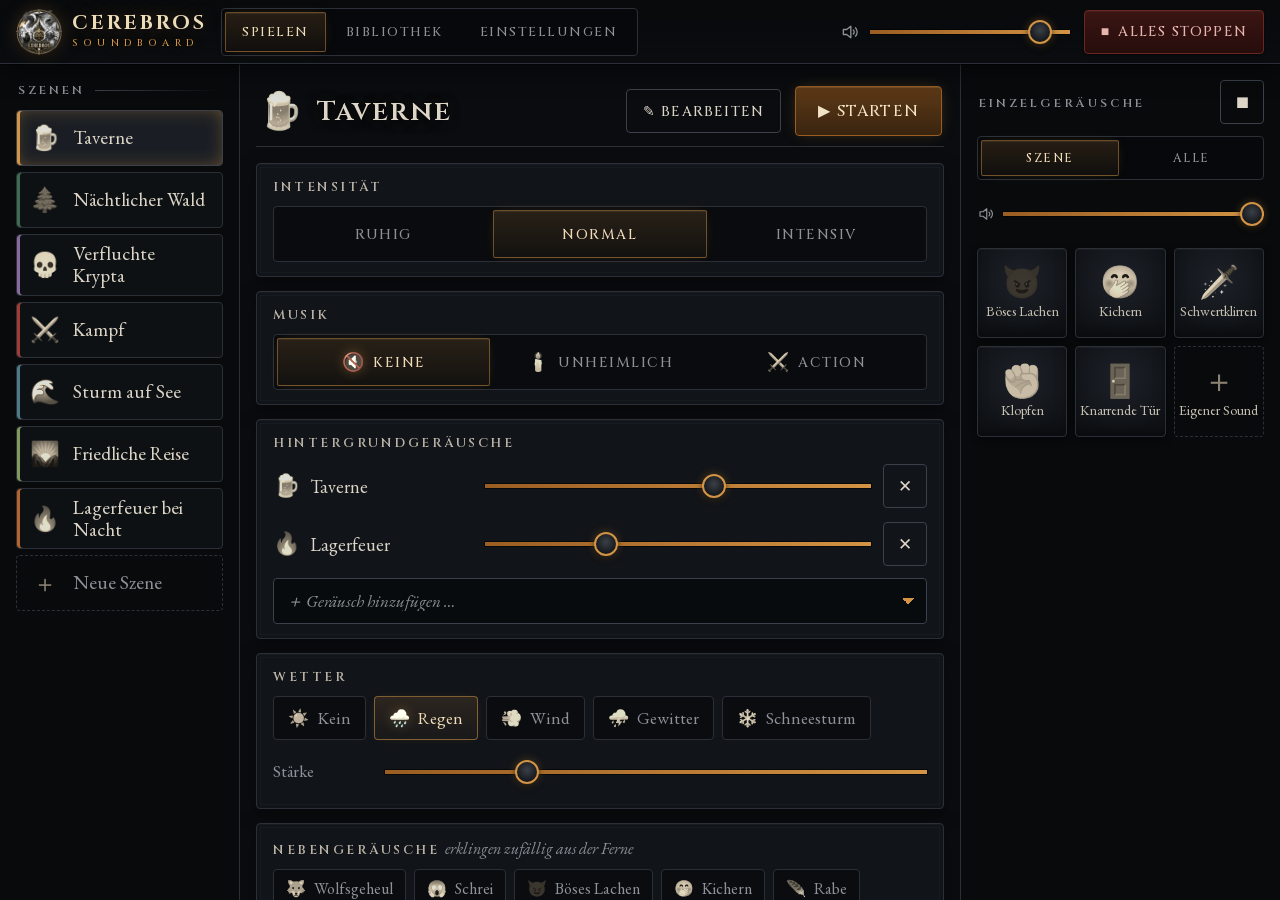
==== commit 4f453563: "Cerebros Soundboard: neuer Name, eigenes Logo, Grundsounds bearbeitbar - App heißt jetzt „Cerebros S" ====
--- a/index.html
+++ b/index.html
@@ -3,15 +3,15 @@
 <head>
   <meta charset="utf-8">
   <meta name="viewport" content="width=device-width, initial-scale=1, viewport-fit=cover, user-scalable=no">
-  <title>Klangkulisse</title>
-  <meta name="description" content="Atmosphärische Klangkulissen, Musik und Soundeffekte für Tabletop-Rollenspiele.">
+  <title>Cerebros Soundboard</title>
+  <meta name="description" content="Cerebros Soundboard – Klangkulissen, Musik und Soundeffekte für Tabletop-Rollenspiele.">
   <meta name="theme-color" content="#0a0c0f">
   <meta name="apple-mobile-web-app-capable" content="yes">
   <meta name="mobile-web-app-capable" content="yes">
   <meta name="apple-mobile-web-app-status-bar-style" content="black-translucent">
-  <meta name="apple-mobile-web-app-title" content="Klangkulisse">
+  <meta name="apple-mobile-web-app-title" content="Cerebros">
   <link rel="manifest" href="manifest.webmanifest">
-  <link rel="icon" href="icons/icon.svg" type="image/svg+xml">
+  <link rel="icon" href="icons/favicon-64.png" type="image/png">
   <link rel="preload" href="fonts/Cinzel-normal.woff2" as="font" type="font/woff2" crossorigin>
   <link rel="preload" href="fonts/EBGaramond-normal.woff2" as="font" type="font/woff2" crossorigin>
   <link rel="apple-touch-icon" href="icons/apple-touch-icon.png">
@@ -19,7 +19,7 @@
   <script type="module" src="js/app.js"></script>
 </head>
 <body>
-  <div id="app"><div class="loading">Klangkulisse</div></div>
+  <div id="app"><div class="loading"><img src="img/cerebros-logo.webp" alt=""><span>Cerebros Soundboard</span></div></div>
   <div id="toast" class="toast" role="status" aria-live="polite"></div>
 </body>
 </html>
--- a/css/style.css
+++ b/css/style.css
@@ -1,4 +1,4 @@
-/* Klangkulisse – düsteres Design im Stil der Logtown-Kampagne:
+/* Cerebros Soundboard – düsteres Design im Stil der Logtown-Kampagne:
    Schiefer, Nebel, Eisen und das Glutlicht der Fenster an der Steilküste. */
 
 @font-face { font-family: 'Cinzel'; src: url(../fonts/Cinzel-normal.woff2) format('woff2'); font-weight: 400 900; font-display: swap; }
@@ -62,7 +62,8 @@
 a { color: var(--ember); text-decoration-color: rgba(211, 148, 69, .4); text-underline-offset: 3px; }
 .hidden { display: none !important; }
 .grow { flex: 1; }
-.loading { display: grid; place-items: center; height: 100vh; font: 22px var(--display); letter-spacing: 3px; color: var(--muted); }
+.loading { display: flex; flex-direction: column; align-items: center; justify-content: center; gap: 18px; height: 100vh; font: 600 18px var(--display); letter-spacing: 4px; text-transform: uppercase; color: var(--muted); }
+.loading img { width: min(260px, 60vw); filter: drop-shadow(0 0 30px rgba(211, 148, 69, .25)); }
 
 /* Emojis wirken entsättigt wie in Stein gehauen und glimmen nur, wenn aktiv */
 .ico, .scene-icon, .pad-icon, .lib-icon, .scene-head-icon, .icon-opt, .icon-input {
@@ -84,8 +85,9 @@
   box-shadow: 0 1px 0 rgba(0, 0, 0, .6), 0 8px 24px rgba(0, 0, 0, .45);
 }
 .brand { display: flex; align-items: center; gap: 10px; }
-.logo { width: 34px; height: 34px; flex: none; }
-.brand-name { font: 600 19px var(--display); letter-spacing: 3px; text-transform: uppercase; color: var(--text); text-shadow: 0 0 18px rgba(211, 148, 69, .25); }
+.logo { width: 46px; height: 46px; flex: none; filter: drop-shadow(0 0 8px rgba(211, 148, 69, .25)) drop-shadow(0 2px 4px rgba(0, 0, 0, .8)); }
+.brand-name { display: flex; flex-direction: column; line-height: 1; font: 700 20px/1 var(--display); letter-spacing: 3px; text-transform: uppercase; color: #ecdcb8; text-shadow: 0 0 18px rgba(211, 148, 69, .3); }
+.brand-name small { font: 500 10px/1.4 var(--display); letter-spacing: 5.2px; color: var(--ember); margin-top: 3px; }
 .master { display: flex; align-items: center; gap: 10px; margin-left: auto; width: 230px; color: var(--muted); }
 .master svg { width: 20px; height: 20px; flex: none; }
 .stop-all { white-space: nowrap; }
@@ -257,7 +259,7 @@
 .pad.hit .pad-icon { filter: grayscale(.2) sepia(.45) brightness(1.15) drop-shadow(0 0 10px var(--ember)); }
 .pad.add { border-style: dashed; background: transparent; color: var(--muted); box-shadow: none; }
 .pad-icon { font-size: 32px; line-height: 1; }
-.pad-name { font: 15px/1.1 var(--serif); text-align: center; color: #c9c2b4; max-width: 100%; hyphens: auto; -webkit-hyphens: auto; overflow-wrap: anywhere; }
+.pad-name { font: 14px/1.1 var(--serif); text-align: center; color: #c9c2b4; max-width: 100%; hyphens: auto; -webkit-hyphens: auto; overflow-wrap: break-word; }
 
 /* --- Bibliothek & Einstellungen --------------------------------------------- */
 
@@ -290,6 +292,7 @@
 .modal-foot { display: flex; gap: 10px; border-top: 1px solid var(--line); padding-top: 14px; }
 .field { display: flex; flex-direction: column; gap: 8px; color: var(--muted); font: 600 12px var(--display); letter-spacing: 2px; text-transform: uppercase; }
 .field .input { color: var(--text); text-transform: none; letter-spacing: 0; }
+.field .hint { font: italic 16px var(--serif); text-transform: none; letter-spacing: 0; }
 .field .chip { text-transform: none; letter-spacing: 0; font-weight: 400; }
 .icon-pick { display: flex; flex-wrap: wrap; gap: 6px; align-items: center; }
 .icon-input { width: 70px; text-align: center; font-size: 24px; }
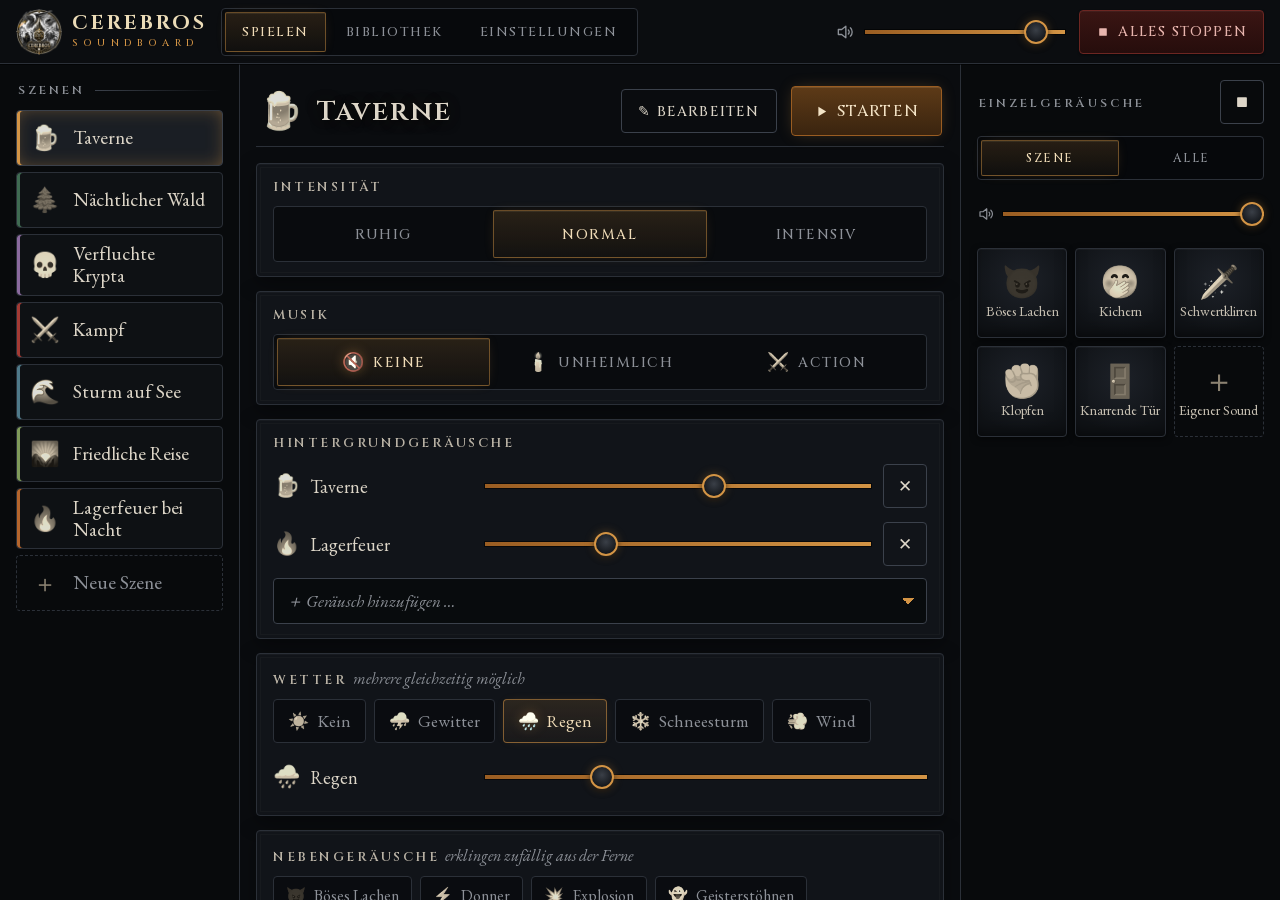
==== commit 8f423a8c: "Oberer Rand: massive Statusleiste statt Weichzeichnung durch iPadOS Mit „black-translucent“ liegt de" ====
--- a/index.html
+++ b/index.html
@@ -5,10 +5,10 @@
   <meta name="viewport" content="width=device-width, initial-scale=1, viewport-fit=cover, user-scalable=no">
   <title>Cerebros Soundboard</title>
   <meta name="description" content="Cerebros Soundboard – Klangkulissen, Musik und Soundeffekte für Tabletop-Rollenspiele.">
-  <meta name="theme-color" content="#0a0c0f">
+  <meta name="theme-color" content="#0b0d10">
   <meta name="apple-mobile-web-app-capable" content="yes">
   <meta name="mobile-web-app-capable" content="yes">
-  <meta name="apple-mobile-web-app-status-bar-style" content="black-translucent">
+  <meta name="apple-mobile-web-app-status-bar-style" content="black">
   <meta name="apple-mobile-web-app-title" content="Cerebros">
   <link rel="manifest" href="manifest.webmanifest">
   <link rel="icon" href="icons/favicon-64.png" type="image/png">
--- a/css/style.css
+++ b/css/style.css
@@ -32,6 +32,12 @@
   color-scheme: dark;
 }
 
+/* Als installierte App: Statusleiste ist massiv schwarz (status-bar-style „black“), die Seite beginnt
+   darunter – so legt iPadOS keinen weichgezeichneten Verlauf über den oberen Rand. Etwas Luft zur Leiste. */
+@media (display-mode: standalone) {
+  :root { --safe-t: calc(env(safe-area-inset-top, 0px) + 6px); }
+}
+
 * { box-sizing: border-box; }
 
 html, body {
@@ -78,15 +84,14 @@
   display: flex; align-items: center; gap: 14px;
   height: calc(var(--top) + var(--safe-t));
   padding: var(--safe-t) calc(16px + var(--safe-r)) 0 calc(16px + var(--safe-l));
-  background: linear-gradient(rgba(8, 10, 12, .96), rgba(10, 12, 15, .88));
-  backdrop-filter: blur(10px);
-  -webkit-backdrop-filter: blur(10px);
+  /* massiv statt durchscheinend/weichgezeichnet – sonst wirkt der obere Rand unter der Statusleiste verwischt */
+  background: #0b0d10;
   border-bottom: 1px solid var(--line);
-  box-shadow: 0 1px 0 rgba(0, 0, 0, .6), 0 8px 24px rgba(0, 0, 0, .45);
+  box-shadow: 0 1px 0 rgba(0, 0, 0, .6);
 }
 .brand { display: flex; align-items: center; gap: 10px; }
-.logo { width: 46px; height: 46px; flex: none; filter: drop-shadow(0 0 8px rgba(211, 148, 69, .25)) drop-shadow(0 2px 4px rgba(0, 0, 0, .8)); }
-.brand-name { display: flex; flex-direction: column; line-height: 1; font: 700 20px/1 var(--display); letter-spacing: 3px; text-transform: uppercase; color: #ecdcb8; text-shadow: 0 0 18px rgba(211, 148, 69, .3); }
+.logo { width: 46px; height: 46px; flex: none; }
+.brand-name { display: flex; flex-direction: column; line-height: 1; font: 700 20px/1 var(--display); letter-spacing: 3px; text-transform: uppercase; color: #ecdcb8; }
 .brand-name small { font: 500 10px/1.4 var(--display); letter-spacing: 5.2px; color: var(--ember); margin-top: 3px; }
 .master { display: flex; align-items: center; gap: 10px; margin-left: auto; width: 230px; color: var(--muted); }
 .master svg { width: 20px; height: 20px; flex: none; }
@@ -115,6 +120,9 @@
 .btn.big { min-height: 50px; padding: 0 22px; font-size: 16px; }
 .btn.small { min-height: 34px; padding: 0 12px; font-size: 12px; }
 .btn-row { display: flex; flex-wrap: wrap; gap: 10px; }
+.glyph { width: 1em; height: 1em; flex: none; }
+.btn.icon .glyph { width: 18px; height: 18px; }
+.btn.big .glyph { width: 15px; height: 15px; }
 
 .seg { display: inline-flex; background: rgba(6, 8, 10, .7); border: 1px solid var(--line); border-radius: var(--radius); padding: 3px; gap: 3px; }
 .seg button {
